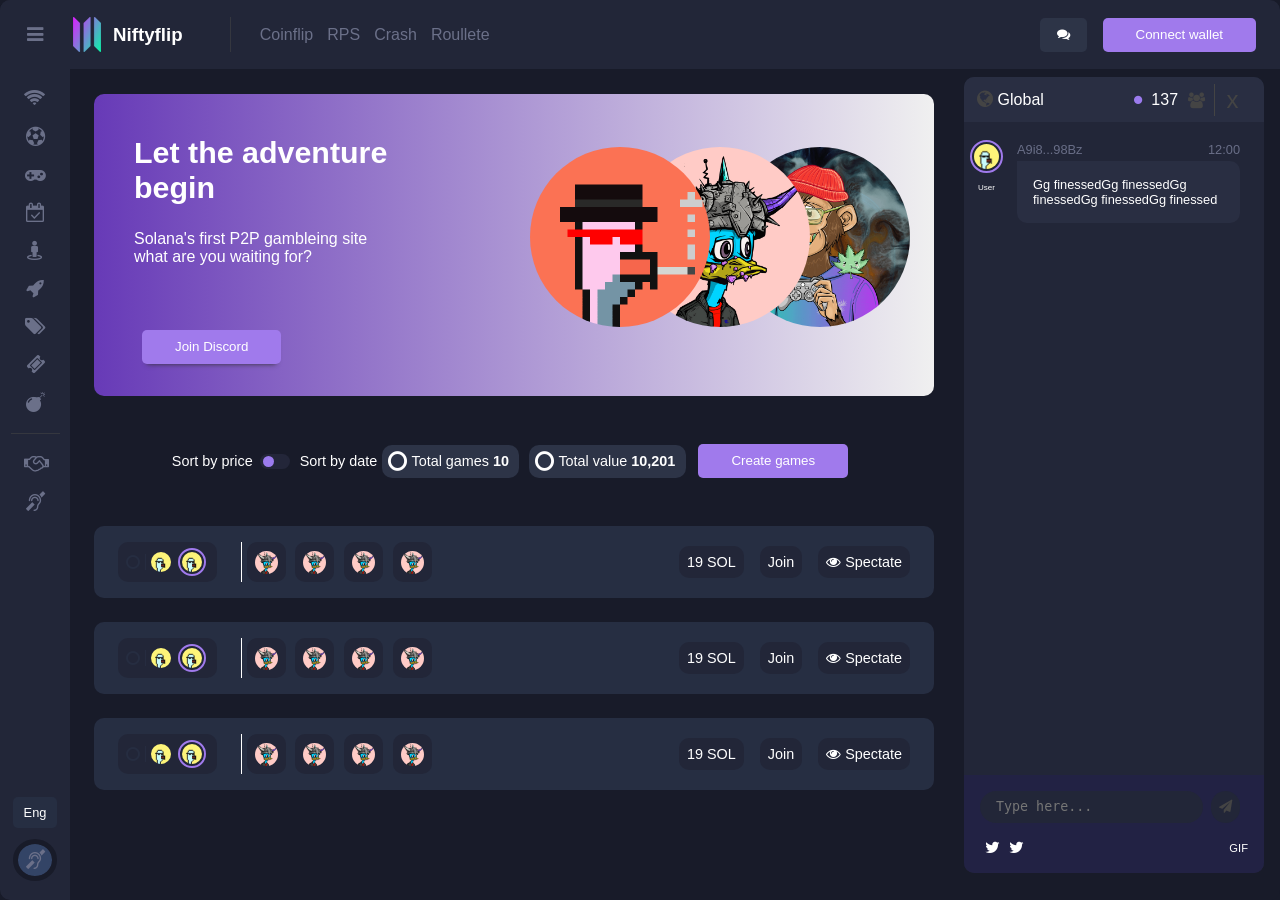
==== index.html @ 152ec1ef "vanila-update" ====
<!DOCTYPE html>
<html lang="en">
  <head>
    <meta charset="UTF-8" />
    <meta name="viewport" content="width=device-width, initial-scale=1.0" />
    <meta http-equiv="X-UA-Compatible" content="ie=edge" />
    <title>Nifltyflip</title>
    <link rel="stylesheet" href="assets/css/style.css" />
    <link
      rel="stylesheet"
      href="https://cdnjs.cloudflare.com/ajax/libs/font-awesome/4.7.0/css/font-awesome.min.css"
    />
  </head>
  <body>
    <!-- Begin: Sidebar -->
    <section class="sidebar">
      <div>
        <ul class="mt-5">
          <li><i class="fa fa-wifi"></i></li>
          <li><i class="fa fa-soccer-ball-o"></i></li>
          <li><i class="fa fa-gamepad"></i></li>
          <li><i class="fa fa-calendar-check-o"></i></li>
          <li><i class="fa fa-street-view"></i></li>
          <li><i class="fa fa-rocket"></i></li>
          <li><i class="fa fa-tags"></i></li>
          <li><i class="fa fa-ticket"></i></li>
          <li><i class="fa fa-bomb"></i></li>
        </ul>
        <div class="mt-1 border"></div>
        <ul>
          <li><i class="fa fa-handshake-o"></i></li>
          <li><i class="fa fa-hard-of-hearing"></i></li>
        </ul>
      </div>
      <ul style="padding: 0 0.8rem">
        <li class="lang-pan">
          <span>Eng</span>
        </li>
        <li class="lang-pen night-mode">
          <i class="fa fa-hard-of-hearing"></i>
        </li>
      </ul>
    </section>
    <!-- End: Sidebar -->

    <!-- Begin: Header -->
    <section class="navbar d-flex justify-content-between">
      <div class="d-flex justify-content-between align-items-center">
        <header id="btn_sidebar">
          <i class="fa fa-bars"></i>
        </header>
        <div class="logo">
          <img src="assets/img/logo.png" width="35px" />
          <h3>Niftyflip</h3>
        </div>
        <ul class="h-menu">
          <li class="mx-03">Coinflip</li>
          <li class="mx-03">RPS</li>
          <li class="mx-03">Crash</li>
          <li class="mx-03">Roullete</li>
        </ul>
        <ul class="v-menu">
          <li class="mx-03">Coinflip</li>
          <li class="mx-03">RPS</li>
          <li class="mx-03">Crash</li>
          <li class="mx-03">Roullete</li>
        </ul>
      </div>
      <div class="d-flex btn-group">
        <button class="btn btn-dark" id="open_menu">
          <i class="fa fa-bars"></i>
        </button>
        <button class="btn btn-dark" id="open_chatbox">
          <i class="fa fa-comments"></i>
        </button>
        <button class="btn btn-pink">Connect wallet</button>
      </div>
    </section>
    <!-- End: Header -->

    <!-- Begin: Main section -->
    <section class="main">
      <div class="dashboard">
        <!-- Begin: Introduction part -->
        <div class="intro">
          <div class="text">
            <h1 style="font-size: 1.9rem">Let the adventure<br />begin</h1>
            <label>
              Solana's first P2P gambleing site<br />what are you waiting for?
            </label>
            <div>
              <button class="btn btn-pink btn-shadow mt-4 mt-2 line-height-2">
                Join Discord
              </button>
            </div>
          </div>
          <div class="avatar-box">
            <span class="avatar">
              <img
                src="assets/img/avatar3.png"
                width="180px"
                class="avatar-style"
              />
            </span>
            <span class="avatar">
              <img
                src="assets/img/avatar.gif"
                width="180px"
                class="avatar-style"
              />
            </span>
            <span class="avatar">
              <img
                src="assets/img/avatar1.png"
                width="180px"
                class="avatar-style"
              />
            </span>
          </div>
        </div>
        <!-- End: Introduction part -->

        <!-- Begin: Filter and game create part -->
        <div class="filter-group my-3">
          <div class="d-flex align-items-center toggle color-white sm-12">
            <span>Sort by price</span>
            <input type="checkbox" id="switch" /><label for="switch"
              >Toggle</label
            >
            <span style="margin-left: 10px">Sort by date</span>
          </div>
          <div class="d-flex sm-9 text-right">
            <div class="d-flex align-items-center dark mx-03">
              <i class="fa fa-circle-o" style="font-size: 1.4rem"></i>
              <span class="mx-03"
                >Total games <span style="font-weight: bold">10 </span></span
              >
            </div>
            <div class="d-flex align-items-center dark mx-03">
              <i class="fa fa-circle-o" style="font-size: 1.4rem"></i>
              <span class="mx-03"
                >Total value <span style="font-weight: bold">10,201</span></span
              >
            </div>
          </div>
          <div class="sm-3">
            <button class="btn btn-pink line-height-2">Create games</button>
          </div>
        </div>
        <!-- End: Filter and game create part -->

        <!-- Begin: List part -->
        <div class="list">
          <div class="d-flex aling-items-center sm-12">
            <div class="avatar-list">
              <div class="dark-panel">
                <i
                  class="fa fa-circle-o pr-03"
                  style="border-right: 1px solid #262c40"
                ></i>
                <img
                  src="assets/img/avatarmini1.png"
                  class="mx-03"
                  style="border-radius: 50%"
                  width="20px"
                />
                <img
                  src="assets/img/avatarmini1.png"
                  class="mx-03 avatar-outline"
                  width="20px"
                />
              </div>
            </div>
            <div class="dark-panel mx-03 ml-03">
              <img
                src="assets/img/avatar.gif"
                width="23px"
                style="border-radius: 50%"
              />
            </div>
            <div class="dark-panel mx-03">
              <img
                src="assets/img/avatar.gif"
                width="23px"
                style="border-radius: 50%"
              />
            </div>
            <div class="dark-panel mx-03">
              <img
                src="assets/img/avatar.gif"
                width="23px"
                style="border-radius: 50%"
              />
            </div>
            <div class="dark-panel mx-03">
              <img
                src="assets/img/avatar.gif"
                width="23px"
                style="border-radius: 50%"
              />
            </div>
          </div>
          <div class="item-list">
            <div class="dark-panel color-white">19 SOL</div>
            <div class="dark-panel color-white">Join</div>
            <div class="dark-panel color-white">
              <i class="fa fa-eye"></i
              ><span style="margin-left: 5px">Spectate</span>
            </div>
          </div>
        </div>
        <div class="list">
          <div class="d-flex aling-items-center sm-12">
            <div class="avatar-list">
              <div class="dark-panel">
                <i
                  class="fa fa-circle-o pr-03"
                  style="border-right: 1px solid #262c40"
                ></i>
                <img
                  src="assets/img/avatarmini1.png"
                  class="mx-03"
                  style="border-radius: 50%"
                  width="20px"
                />
                <img
                  src="assets/img/avatarmini1.png"
                  class="mx-03 avatar-outline"
                  width="20px"
                />
              </div>
            </div>
            <div class="dark-panel mx-03 ml-03">
              <img
                src="assets/img/avatar.gif"
                width="23px"
                style="border-radius: 50%"
              />
            </div>
            <div class="dark-panel mx-03">
              <img
                src="assets/img/avatar.gif"
                width="23px"
                style="border-radius: 50%"
              />
            </div>
            <div class="dark-panel mx-03">
              <img
                src="assets/img/avatar.gif"
                width="23px"
                style="border-radius: 50%"
              />
            </div>
            <div class="dark-panel mx-03">
              <img
                src="assets/img/avatar.gif"
                width="23px"
                style="border-radius: 50%"
              />
            </div>
          </div>
          <div class="item-list">
            <div class="dark-panel color-white">19 SOL</div>
            <div class="dark-panel color-white">Join</div>
            <div class="dark-panel color-white">
              <i class="fa fa-eye"></i
              ><span style="margin-left: 5px">Spectate</span>
            </div>
          </div>
        </div>
        <div class="list">
          <div class="d-flex aling-items-center sm-12">
            <div class="avatar-list">
              <div class="dark-panel">
                <i
                  class="fa fa-circle-o pr-03"
                  style="border-right: 1px solid #262c40"
                ></i>
                <img
                  src="assets/img/avatarmini1.png"
                  class="mx-03"
                  style="border-radius: 50%"
                  width="20px"
                />
                <img
                  src="assets/img/avatarmini1.png"
                  class="mx-03 avatar-outline"
                  width="20px"
                />
              </div>
            </div>
            <div class="dark-panel mx-03 ml-03">
              <img
                src="assets/img/avatar.gif"
                width="23px"
                style="border-radius: 50%"
              />
            </div>
            <div class="dark-panel mx-03">
              <img
                src="assets/img/avatar.gif"
                width="23px"
                style="border-radius: 50%"
              />
            </div>
            <div class="dark-panel mx-03">
              <img
                src="assets/img/avatar.gif"
                width="23px"
                style="border-radius: 50%"
              />
            </div>
            <div class="dark-panel mx-03">
              <img
                src="assets/img/avatar.gif"
                width="23px"
                style="border-radius: 50%"
              />
            </div>
          </div>
          <div class="item-list">
            <div class="dark-panel color-white">19 SOL</div>
            <div class="dark-panel color-white">Join</div>
            <div class="dark-panel color-white">
              <i class="fa fa-eye"></i
              ><span style="margin-left: 5px">Spectate</span>
            </div>
          </div>
        </div>
        <!-- End: List part -->
      </div>
    </section>
    <!-- End: Section -->

    <!-- Begin: Chatbox section -->
    <section>
      <div class="chat-box">
        <!-- Begin: Chatbox header -->
        <div class="chat-header">
          <div class="d-flex align-items-center">
            <i class="fa fa-globe" style="color: #444444; font-size: 1.2rem"></i
            ><span class="mx-03 color-white">Global</span>
          </div>
          <div class="d-flex align-items-center justify-content-between">
            <div class="d-flex align-items-center">
              <i
                class="fa fa-circle mx-03"
                style="font-size: 0.6rem; color: #9b7bee"
              ></i
              ><span class="color-white mx-03">137</span
              ><i class="fa fa-users mx-03" style="color: #444444"></i>
            </div>
            <div class="mx-03" style="border-left: 1px solid #444444">
              <button class="btn btn-close" id="close_chatbox">
                <span>x</span>
              </button>
            </div>
          </div>
        </div>
        <!-- End: Chatbox header -->

        <!-- Begin: Chatbox list -->
        <div class="chat-list">
          <div class="message">
            <div>
              <img
                src="assets/img/avatarmini1.png"
                class="avatar-outline"
                width="25px"
              />
              <p class="text-center color-white" style="font-size: 0.5rem">
                User
              </p>
            </div>
            <div class="chat-content">
              <div class="d-flex align-items-center justify-content-between">
                <p style="margin: 0">A9i8...98Bz</p>
                <p style="margin: 0">12:00</p>
              </div>
              <div class="content">
                <p style="margin: 0">
                  Gg finessedGg finessedGg finessedGg finessedGg finessed
                </p>
              </div>
            </div>
          </div>
        </div>
        <!-- End: Chatbox list -->

        <!-- Begin: Chatbox footer -->
        <div class="chat-board">
          <div class="send-box">
            <textarea
              class="edit-text"
              cols="30"
              placeholder="Type here..."
            ></textarea>
            <button class="btn btn-send"><i class="fa fa-send"></i></button>
          </div>
          <div class="d-flex align-items-center justify-content-between">
            <div class="mt-1 color-white">
              <i class="fa fa-twitter mx-03"></i
              ><i class="fa fa-twitter mx-03"></i>
            </div>
            <span class="mt-1 gif-text">GIF</span>
          </div>
        </div>
        <!-- End: Chatbox footer -->
      </div>
    </section>
    <!-- End: section -->

    <script src="assets/js/script.js"></script>
  </body>
</html>
---- assets/css/style.css ----
html,
body {
  margin: 0;
  width: 100%;
  height: 100%;
  font-family: Verdana, Geneva, Tahoma, sans-serif;
  background-color: #181b29;
  border-radius: 10px;
  -webkit-border-radius: 10px;
  -moz-border-radius: 10px;
  -ms-border-radius: 10px;
  -o-border-radius: 10px;
}

/* Common style */
.mt-1 {
  margin-top: 1rem !important;
}

.mt-2 {
  margin-top: 2rem !important;
}

.mt-4 {
  margin-top: 4rem !important;
}

.my-1 {
  margin: 1rem 0 !important;
}

.my-3 {
  margin: 3rem 0 !important;
}

.mt-5 {
  margin-top: 5.5rem !important;
}

.mx-01 {
  margin: 0 0.1rem !important;
}

.mx-03 {
  margin: 0 0.3rem !important;
}

.ml-03 {
  margin-left: 0.3rem !important;
}

.mr-03 {
  margin-right: 0.3rem !important;
}

.pr-03 {
  padding-right: 0.3rem !important;
}

.d-flex {
  display: flex;
}

.d-flex-col {
  display: flex;
  flex-direction: column;
}

.align-items-center {
  align-items: center;
}

.justify-content-between {
  justify-content: space-between;
}

.justify-content-evenly {
  justify-content: space-evenly;
}

.justify-content-center {
  justify-content: center;
}

.text-center {
  text-align: center;
}

.border {
  width: 70%;
  margin: 0 auto;
  border-top: 1px solid #35373f;
}

ul {
  padding: 0rem 1.5rem;
  list-style-type: none;
  color: #6b7089;
}

ul li {
  margin: 1rem 0rem;
}

.color-white {
  color: white !important;
}

/* Sidebar style */
.sidebar {
  position: fixed;
  top: 0;
  left: 0;
  display: flex;
  flex-direction: column;
  justify-content: space-between;
  width: 70px;
  height: 100%;
  background-color: #222638;
  border-top-left-radius: 10px;
  border-bottom-left-radius: 10px;
  font-size: 1.2rem;
  text-align: center;
  transition: ease-in-out, 0.5s;
  -webkit-transition: ease-in-out, 0.5s;
  -moz-transition: ease-in-out, 0.5s;
  -ms-transition: ease-in-out, 0.5s;
  -o-transition: ease-in-out, 0.5s;
  z-index: 1000;
}

ul li:hover,
ul li:active {
  color: #aaaec4;
  cursor: pointer;
}

/* Navbar style */
.navbar {
  position: fixed;
  width: 100%;
  background-color: #222638;
  padding: 0.6rem 0rem;
  border-top-left-radius: 10px;
  border-top-right-radius: 10px;
  z-index: 1000;
}

.navbar header {
  position: relative;
  color: #6b7089;
  font-size: 1.2rem;
  min-width: 70px;
  text-align: center;
}

.h-menu {
  display: block;
}

.v-menu {
  position: absolute;
  top: 50px;
  right: 1rem;
  display: none;
  padding: 1rem;
  border-bottom-left-radius: 10px;
  border-bottom-right-radius: 10px;
  background-color: #222638;
  z-index: 900;
}

.v-menu li {
  display: block !important;
  padding: 1rem;
}
#open_menu {
  display: none;
}

.mobile-menu li ul {
  display: block;
}

.logo {
  display: flex;
  align-items: center;
  color: white;
  width: 160px;
  border-right: 1px solid #35373f;
}

.logo h3 {
  margin: 0 0.5rem;
}

.navbar ul li {
  display: inline;
}

.btn-group {
  padding: 0.5rem 1rem;
}

.btn {
  cursor: pointer;
  line-height: 2rem;
  color: white;
  padding: 0 2rem;
  margin: 0 0.5rem;
  border: 1px solid transparent;
  border-radius: 5px;
  -webkit-border-radius: 5px;
  -moz-border-radius: 5px;
  -ms-border-radius: 5px;
  -o-border-radius: 5px;
}

.btn-pink {
  background: #a07aec;
}

.btn-close {
  background-color: transparent;
  border: none;
  color: #444444;
  font-size: 1.5rem;
  padding: 0 0 0 0.2rem;
}

.btn-close:hover {
  color: #969494;
}

.btn-pink:hover {
  background: #8550f0;
  transition: ease-in-out 0.3s;
  -webkit-transition: ease-in-out 0.3s;
  -moz-transition: ease-in-out 0.3s;
  -ms-transition: ease-in-out 0.3s;
  -o-transition: ease-in-out 0.3s;
}

.btn-dark {
  background: #2d3447;
  padding: 0 1rem;
}

.btn-dark:hover {
  background: #676c79;
}

.btn-shadow {
  box-shadow: 0 5px 5px -5px #333;
}

/* main section style */
.main {
  position: absolute;
  top: 70px;
  left: 70px;
  padding: 1.5rem;
  width: calc(100% - 440px);
}

.dashboard {
  position: relative;
  padding: 0 10rem;
}

.filter-group {
  display: flex;
  align-items: center;
  justify-content: center;
  font-size: 0.9rem;
}

.chat-box {
  position: fixed;
  display: flex;
  flex-direction: column;
  justify-content: space-between;
  right: 1rem;
  width: 300px;
  height: calc(100vh - 6.5rem);
  background-color: #222638;
  margin-top: 4.8rem;
  border-radius: 10px;
  -webkit-border-radius: 10px;
  -moz-border-radius: 10px;
  -ms-border-radius: 10px;
  -o-border-radius: 10px;
  z-index: 1000;
  transition: ease-in-out, 0.5s;
  -webkit-transition: ease-in-out, 0.5s;
  -moz-transition: ease-in-out, 0.5s;
  -ms-transition: ease-in-out, 0.5s;
  -o-transition: ease-in-out, 0.5s;
}

.intro {
  display: flex;
  justify-content: space-between;
  background: linear-gradient(to right, #673ab7, #f0f0f0);
  border-radius: 10px;
  padding: 0 1.5rem 1rem 1.5rem;
  margin: 0 auto;
  -webkit-border-radius: 10px;
  -moz-border-radius: 10px;
  -ms-border-radius: 10px;
  -o-border-radius: 10px;
}

.text {
  display: flex;
  flex-direction: column;
  justify-content: space-between;
  width: 50%;
  font-size: 1rem;
  color: white;
  padding: 1rem;
}

.avatar-box {
  display: inline-flex;
  flex-direction: row-reverse;
  width: 50%;
  align-items: center;
}

.avatar {
  position: relative;
  border-radius: 50%;
  overflow: hidden;
  width: 180px;
  -webkit-border-radius: 50%;
  -moz-border-radius: 50%;
  -ms-border-radius: 50%;
  -o-border-radius: 50%;
}

.avatar-outline {
  border-radius: 50%;
  outline: 2px solid #a07aec;
  border: 2px solid #222638;
  -webkit-border-radius: 50%;
  -moz-border-radius: 50%;
  -ms-border-radius: 50%;
  -o-border-radius: 50%;
}

.avatar:not(:last-child) {
  margin-left: -80px;
}

.avatar img {
  width: 100%;
  display: block;
}

.dark {
  background: #2d3447;
  padding: 0.35rem;
  border-radius: 10px;
  color: white;
}

input[type="checkbox"] {
  height: 0;
  width: 0;
  visibility: hidden;
}

.toggle label {
  cursor: pointer;
  text-indent: -9999px;
  width: 30px;
  height: 15px;
  background: #232639;
  display: block;
  border-radius: 100px;
  position: relative;
}

.toggle label:after {
  content: "";
  position: absolute;
  top: 2px;
  left: 3px;
  width: 11px;
  height: 11px;
  background: #9b7bee;
  border-radius: 90px;
  transition: 0.3s;
}

input:checked + label:after {
  left: calc(100% - 2px);
  transform: translateX(-100%);
}

label:active:after {
  width: 11px;
}

header:hover {
  cursor: pointer;
  color: #aaaec4;
}

.list {
  display: flex;
  align-items: center;
  justify-content: space-between;
  padding: 1rem;
  background-color: #262e42;
  margin: 1.5rem 0;
  border-radius: 10px;
  -webkit-border-radius: 10px;
  -moz-border-radius: 10px;
  -ms-border-radius: 10px;
  -o-border-radius: 10px;
}

.avatar-list {
  display: flex;
  padding-right: 1rem;
  border-right: 1px solid white;
}

.item-list {
  display: flex;
  color: white;
  font-size: 0.9rem;
}

.dark-panel {
  display: flex;
  align-items: center;
  background-color: #222638;
  padding: 0.5rem;
  margin: 0 0.5rem;
  border-radius: 10px;
  color: #262d41;
  -webkit-border-radius: 10px;
  -moz-border-radius: 10px;
  -ms-border-radius: 10px;
  -o-border-radius: 10px;
}

.chat-header {
  display: flex;
  align-items: center;
  justify-content: space-between;
  background-color: #292e42;
  padding: 0.8rem;
  height: 20px;
  border-top-left-radius: 10px;
  border-top-right-radius: 10px;
}

.chat-list {
  height: calc(100% - 100px);
  padding: 1rem 0.5rem;
  overflow-y: auto;
}

.message {
  display: flex;

  padding: 0.2rem 0;
}

.chat-logo {
  font-size: 1.2rem;
}

.chat-board {
  background-color: #222244;
  padding: 1rem;
  border-bottom-left-radius: 10px;
  border-bottom-right-radius: 10px;
}

.chat-content {
  padding: 0 1rem;
  width: 100%;
  color: #696e87;
  font-size: 0.8rem;
}

.content {
  padding: 1rem;
  background-color: #292e42;
  color: white;
  margin-top: 0.3rem;
  border-top-right-radius: 10px;
  border-bottom-left-radius: 10px;
  border-bottom-right-radius: 10px;
}

.send-box {
  display: flex;
  align-items: flex-end;
  justify-content: space-between;
}

.edit-text {
  background-color: #222638;
  height: 16px;
  overflow-y: hidden;
  border-radius: 20px;
  border: none;
  padding: 0.5rem 1rem;
  color: white;
  border: none;
  outline: none;
  resize: none;
  -webkit-border-radius: 20px;
  -moz-border-radius: 20px;
  -ms-border-radius: 20px;
  -o-border-radius: 20px;
}

.gif-text {
  color: white;
  font-size: 0.7rem;
}

.gif-text:hover {
  font-weight: bold;
  cursor: pointer;
}

.btn-send {
  padding: 0 0.5rem;
  background-color: #222638;
  border: none;
  color: #444444;
  border-radius: 20px;
  -webkit-border-radius: 20px;
  -moz-border-radius: 20px;
  -ms-border-radius: 20px;
  -o-border-radius: 20px;
}

.btn-send:hover {
  color: #949292;
}

.lang-pan {
  background-color: #262e42;
  color: white;
  padding: 0.5rem;
  font-size: 0.8rem;
  border-radius: 5px;
  -webkit-border-radius: 5px;
  -moz-border-radius: 5px;
  -ms-border-radius: 5px;
  -o-border-radius: 5px;
}

.night-mode {
  background-color: #334466;
  padding: 0.3rem;
  margin: 0.3rem 0.3rem;
  outline: 5px solid #181b29;
  border-radius: 50%;
  -webkit-border-radius: 50%;
  -moz-border-radius: 50%;
  -ms-border-radius: 50%;
  -o-border-radius: 50%;
}

.arrow {
  position: absolute;
  display: none;
  top: 50%;
  right: 0;
  padding: 1rem 0.5rem;
  border-top-left-radius: 10px;
  border-bottom-left-radius: 10px;
  background-color: #262e42;
  color: white;
  z-index: 900;
  border: 1px solid rgb(116, 113, 113);
  border-right: none;
  transition: ease-in-out, 0.5s;
  -webkit-transition: ease-in-out, 0.5s;
  -moz-transition: ease-in-out, 0.5s;
  -ms-transition: ease-in-out, 0.5s;
  -o-transition: ease-in-out, 0.5s;
}

.arrow:hover {
  padding: 1rem 1rem;
  transition: ease-in-out 0.3s;
  -webkit-transition: ease-in-out 0.3s;
  -moz-transition: ease-in-out 0.3s;
  -ms-transition: ease-in-out 0.3s;
  -o-transition: ease-in-out 0.3s;
}

/* Responsive style */
@media (max-width: 1496px) {
  .dashboard {
    padding: 0;
  }
}

@media (max-width: 1260px) {
  .chat-box {
    right: -26rem;
    transition: ease-in-out, 0.5s;
    -webkit-transition: ease-in-out, 0.5s;
    -moz-transition: ease-in-out, 0.5s;
    -ms-transition: ease-in-out, 0.5s;
    -o-transition: ease-in-out, 0.5s;
  }

  .main {
    width: calc(100% - 118px);
  }

  .arrow {
    display: block;
  }
}

@media (max-width: 879px) {
  .text h1 {
    font-size: 1.3rem !important;
  }

  .text label {
    font-size: 0.8rem !important;
  }

  #open_menu {
    display: block;
  }

  .h-menu {
    display: none;
  }

  .filter-group {
    display: flex;
    flex-wrap: wrap;
  }

  .sm-3 {
    width: 34%;
    margin-bottom: 1rem;
  }

  .sm-6 {
    width: 50%;
    margin-bottom: 1rem;
  }

  .sm-9 {
    width: 66%;
    margin-bottom: 1rem;
  }

  .text-right {
    text-align: right;
  }

  .sm-12 {
    width: 100%;
    margin-bottom: 1rem;
  }

  .btn {
    padding: 0 0.5rem;
  }

  .filter-group {
    font-size: 0.7rem;
  }
}

@media (max-width: 739px) {
  .list {
    flex-wrap: wrap;
  }
}

@media (max-width: 576px) {
  .sidebar {
    display: none;
  }

  .main {
    width: calc(100% - 48px);
    left: 0;
  }
}

@media (max-width: 495px) {
  .logo img {
    width: 30px;
  }

  .logo h3 {
    font-size: 1rem;
  }

  .btn-group {
    padding: 0.5rem 0.2rem;
  }
}

@media (max-width: 414px) {
  .logo img {
    width: 20px;
  }

  .logo h3 {
    font-size: 0.8rem;
  }

  .btn {
    line-height: 1rem;
  }

  .btn-group {
    padding: 0.3rem 0.2rem;
  }

  .navbar header {
    max-width: 50px;
  }

  .line-height-2 {
    line-height: 2rem;
  }

  .intro {
    padding: 0 1rem 0 0;
  }

  .mt-4 {
    margin-top: 2rem !important;
  }

  .chat-box {
    width: 92%;
  }
}
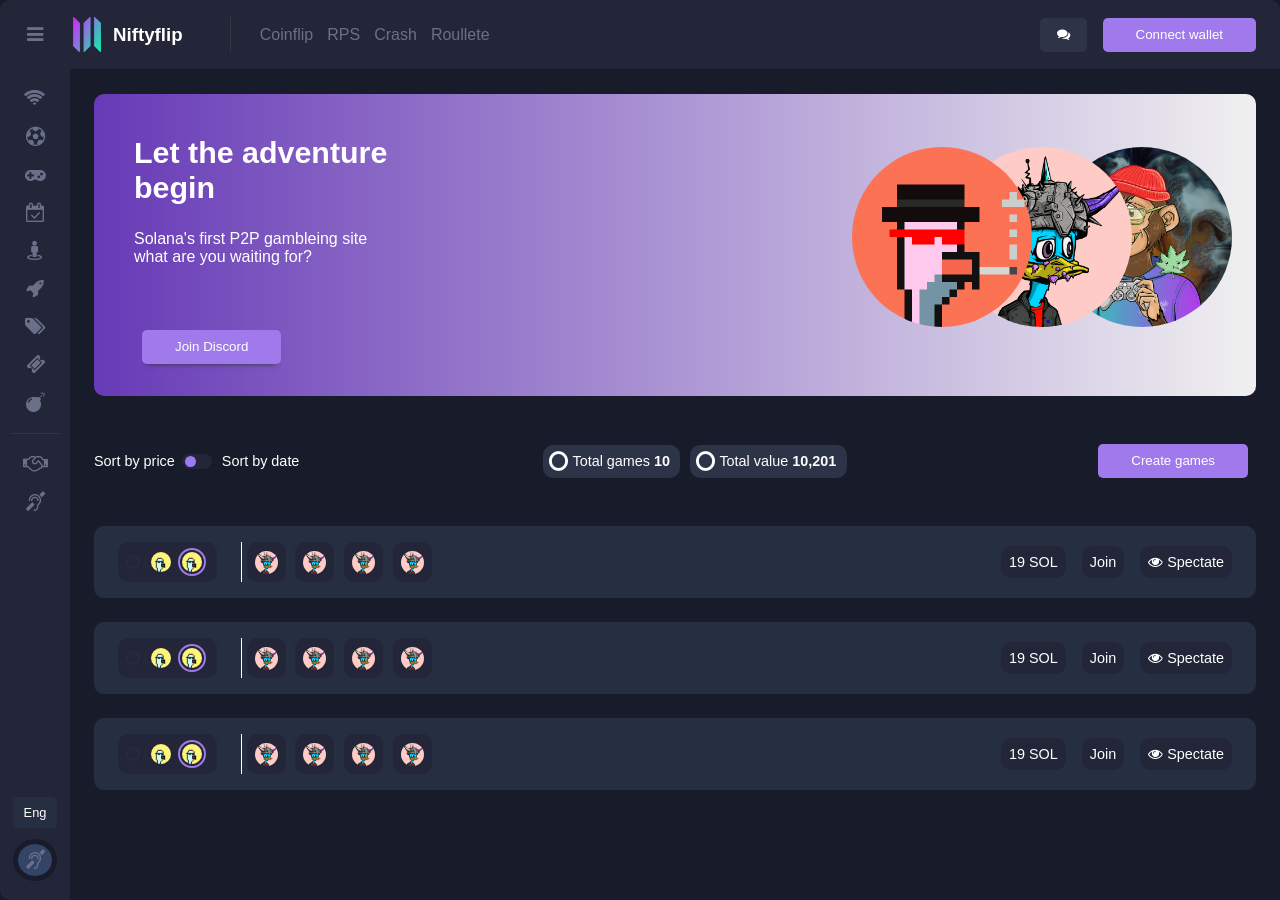
==== commit af437c44: "vanila-update" ====
--- a/index.html
+++ b/index.html
@@ -32,7 +32,7 @@
           <li><i class="fa fa-hard-of-hearing"></i></li>
         </ul>
       </div>
-      <ul style="padding: 0 0.8rem">
+      <ul>
         <li class="lang-pan">
           <span>Eng</span>
         </li>
@@ -73,7 +73,7 @@
         <button class="btn btn-dark" id="open_chatbox">
           <i class="fa fa-comments"></i>
         </button>
-        <button class="btn btn-pink">Connect wallet</button>
+        <button class="btn btn-pink">Connect&nbsp;wallet</button>
       </div>
     </section>
     <!-- End: Header -->
@@ -201,7 +201,7 @@
             </div>
           </div>
           <div class="item-list">
-            <div class="dark-panel color-white">19 SOL</div>
+            <div class="dark-panel color-white">19&nbsp;SOL</div>
             <div class="dark-panel color-white">Join</div>
             <div class="dark-panel color-white">
               <i class="fa fa-eye"></i
@@ -260,7 +260,7 @@
             </div>
           </div>
           <div class="item-list">
-            <div class="dark-panel color-white">19 SOL</div>
+            <div class="dark-panel color-white">19&nbsp;SOL</div>
             <div class="dark-panel color-white">Join</div>
             <div class="dark-panel color-white">
               <i class="fa fa-eye"></i
@@ -319,7 +319,7 @@
             </div>
           </div>
           <div class="item-list">
-            <div class="dark-panel color-white">19 SOL</div>
+            <div class="dark-panel color-white">19&nbsp;SOL</div>
             <div class="dark-panel color-white">Join</div>
             <div class="dark-panel color-white">
               <i class="fa fa-eye"></i
--- a/assets/css/style.css
+++ b/assets/css/style.css
@@ -135,6 +135,10 @@
   cursor: pointer;
 }
 
+.sidebar ul {
+  padding: 0 0.8rem;
+}
+
 /* Navbar style */
 .navbar {
   position: fixed;
@@ -271,7 +275,7 @@
 .filter-group {
   display: flex;
   align-items: center;
-  justify-content: center;
+  justify-content: space-between;
   font-size: 0.9rem;
 }
 
@@ -280,11 +284,11 @@
   display: flex;
   flex-direction: column;
   justify-content: space-between;
-  right: 1rem;
+  right: 0rem;
   width: 300px;
   height: calc(100vh - 6.5rem);
   background-color: #222638;
-  margin-top: 4.8rem;
+  margin-top: 5.8rem;
   border-radius: 10px;
   -webkit-border-radius: 10px;
   -moz-border-radius: 10px;
@@ -602,13 +606,13 @@
 }
 
 /* Responsive style */
-@media (max-width: 1496px) {
+@media (max-width: 1512px) {
   .dashboard {
     padding: 0;
   }
 }
 
-@media (max-width: 1260px) {
+@media (max-width: 1366px) {
   .chat-box {
     right: -26rem;
     transition: ease-in-out, 0.5s;
@@ -627,7 +631,7 @@
   }
 }
 
-@media (max-width: 879px) {
+@media (max-width: 1024px) {
   .text h1 {
     font-size: 1.3rem !important;
   }
@@ -651,17 +655,14 @@
 
   .sm-3 {
     width: 34%;
-    margin-bottom: 1rem;
   }
 
   .sm-6 {
     width: 50%;
-    margin-bottom: 1rem;
   }
 
   .sm-9 {
     width: 66%;
-    margin-bottom: 1rem;
   }
 
   .text-right {
@@ -682,13 +683,13 @@
   }
 }
 
-@media (max-width: 739px) {
+@media (max-width: 840px) {
   .list {
     flex-wrap: wrap;
   }
 }
 
-@media (max-width: 576px) {
+@media (max-width: 680px) {
   .sidebar {
     display: none;
   }
@@ -699,21 +700,7 @@
   }
 }
 
-@media (max-width: 495px) {
-  .logo img {
-    width: 30px;
-  }
-
-  .logo h3 {
-    font-size: 1rem;
-  }
-
-  .btn-group {
-    padding: 0.5rem 0.2rem;
-  }
-}
-
-@media (max-width: 414px) {
+@media (max-width: 460px) {
   .logo img {
     width: 20px;
   }
@@ -722,10 +709,6 @@
     font-size: 0.8rem;
   }
 
-  .btn {
-    line-height: 1rem;
-  }
-
   .btn-group {
     padding: 0.3rem 0.2rem;
   }
@@ -747,6 +730,42 @@
   }
 
   .chat-box {
-    width: 92%;
-  }
-}
+    width: 100%;
+    right: -30rem;
+  }
+
+  .main {
+    width: calc(100% - 48px);
+  }
+
+  .send-box .btn {
+    line-height: 2rem;
+  }
+
+  .navbar header {
+    min-width: 35px;
+  }
+
+  .sidebar {
+    width: 35px;
+    font-size: 0.8rem;
+  }
+
+  ul {
+    padding: 0 0.3rem;
+  }
+
+  .sidebar ul {
+    padding: 0.3rem;
+  }
+
+  .lang-pan {
+    font-size: 0.5rem;
+    padding: 0.5rem 0;
+  }
+
+  .night-mode {
+    padding: 0.1rem;
+    margin: 0.2rem 0.2rem;
+  }
+}
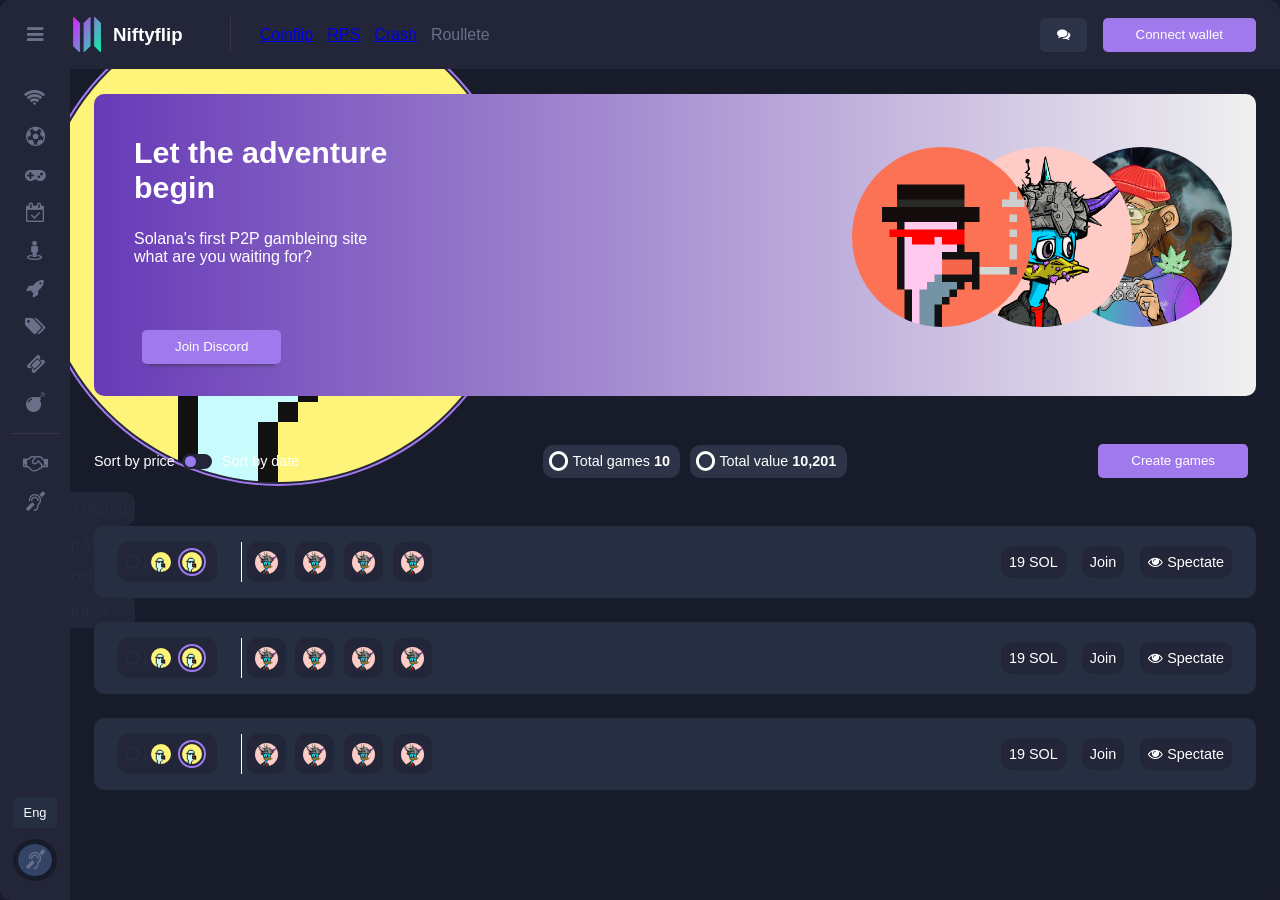
==== commit be868014: "vanila-update" ====
--- a/index.html
+++ b/index.html
@@ -54,9 +54,9 @@
           <h3>Niftyflip</h3>
         </div>
         <ul class="h-menu">
-          <li class="mx-03">Coinflip</li>
-          <li class="mx-03">RPS</li>
-          <li class="mx-03">Crash</li>
+          <li class="mx-03"><a href="withdraw.html">Coinflip</a></li>
+          <li class="mx-03"><a href="deposit.html">RPS</a></li>
+          <li class="mx-03"><a href="index.html">Crash</a></li>
           <li class="mx-03">Roullete</li>
         </ul>
         <ul class="v-menu">
@@ -205,7 +205,7 @@
             <div class="dark-panel color-white">Join</div>
             <div class="dark-panel color-white">
               <i class="fa fa-eye"></i
-              ><span style="margin-left: 5px">Spectate</span>
+              ><span style="margin-left: 5px" id="view_modal">Spectate</span>
             </div>
           </div>
         </div>
@@ -331,6 +331,36 @@
       </div>
     </section>
     <!-- End: Section -->
+
+    <!-- Begin: Modal -->
+    <div class="modal-container">
+      <div class="modal">
+        <div class="modal-header">
+          <span class="btn btn-close modal-close" id="close_modal">x</span>
+          <img class="avatar-outline" src="assets/img/avatarmini1.png" />
+        </div>
+        <div class="modal-body">
+          <div class="d-flex align-items-center justify-content-between">
+            <div class="chat-item">
+              <div class="dark-panel justify-content-center">
+                <span>Coinflip&nbsp;created</span>
+              </div>
+              <div class="dark-panel justify-content-center">
+                <span>Coinflip&nbsp;Won</span>
+              </div>
+              <div class="dark-panel justify-content-center">
+                <span>Deposts</span>
+              </div>
+              <div class="dark-panel justify-content-center">
+                <span>Withdraws</span>
+              </div>
+            </div>
+            <div class="chart-panel" id="chart_panel"></div>
+          </div>
+        </div>
+      </div>
+    </div>
+    <!-- End: Modal -->
 
     <!-- Begin: Chatbox section -->
     <section>
@@ -410,6 +440,7 @@
     </section>
     <!-- End: section -->
 
+    <script src="https://cdn.anychart.com/releases/8.10.0/js/anychart-base.min.js"></script>
     <script src="assets/js/script.js"></script>
   </body>
 </html>
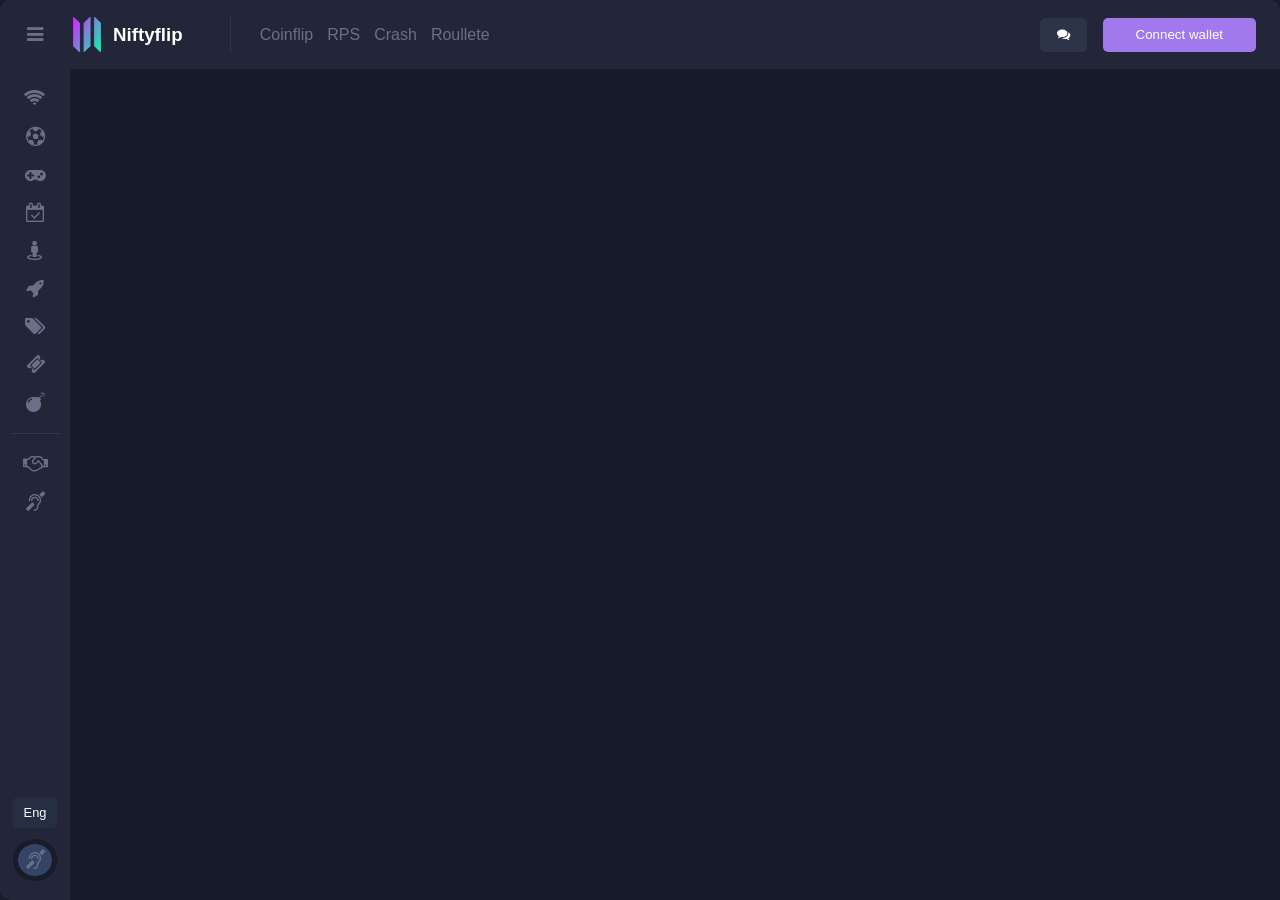
==== commit fd7b2dac: "vanila-update" ====
--- a/index.html
+++ b/index.html
@@ -6,6 +6,7 @@
     <meta http-equiv="X-UA-Compatible" content="ie=edge" />
     <title>Nifltyflip</title>
     <link rel="stylesheet" href="assets/css/style.css" />
+    <link rel="stylesheet" href="assets/css/withdraw.css" />
     <link
       rel="stylesheet"
       href="https://cdnjs.cloudflare.com/ajax/libs/font-awesome/4.7.0/css/font-awesome.min.css"
@@ -54,10 +55,10 @@
           <h3>Niftyflip</h3>
         </div>
         <ul class="h-menu">
-          <li class="mx-03"><a href="withdraw.html">Coinflip</a></li>
-          <li class="mx-03"><a href="deposit.html">RPS</a></li>
-          <li class="mx-03"><a href="index.html">Crash</a></li>
-          <li class="mx-03">Roullete</li>
+          <li class="mx-03" class="route"><a href="#withdraw" id = "withdraw">Coinflip</a></li>
+          <li class="mx-03" class="route"><a href="#deposit" id = "deposit">RPS</a></li>
+          <li class="mx-03" class="route">Crash</a></li>
+          <li class="mx-03" class="route">Roullete</li>
         </ul>
         <ul class="v-menu">
           <li class="mx-03">Coinflip</li>
@@ -79,368 +80,36 @@
     <!-- End: Header -->
 
     <!-- Begin: Main section -->
-    <section class="main">
-      <div class="dashboard">
-        <!-- Begin: Introduction part -->
-        <div class="intro">
-          <div class="text">
-            <h1 style="font-size: 1.9rem">Let the adventure<br />begin</h1>
-            <label>
-              Solana's first P2P gambleing site<br />what are you waiting for?
-            </label>
-            <div>
-              <button class="btn btn-pink btn-shadow mt-4 mt-2 line-height-2">
-                Join Discord
-              </button>
-            </div>
-          </div>
-          <div class="avatar-box">
-            <span class="avatar">
-              <img
-                src="assets/img/avatar3.png"
-                width="180px"
-                class="avatar-style"
-              />
-            </span>
-            <span class="avatar">
-              <img
-                src="assets/img/avatar.gif"
-                width="180px"
-                class="avatar-style"
-              />
-            </span>
-            <span class="avatar">
-              <img
-                src="assets/img/avatar1.png"
-                width="180px"
-                class="avatar-style"
-              />
-            </span>
-          </div>
-        </div>
-        <!-- End: Introduction part -->
+    <div id="root"></div>
+    <script type="module">
+      function onRouteChanged() {
+        const hash = window.location.hash;
+        const routerView = $("#router-view"); // updated
 
-        <!-- Begin: Filter and game create part -->
-        <div class="filter-group my-3">
-          <div class="d-flex align-items-center toggle color-white sm-12">
-            <span>Sort by price</span>
-            <input type="checkbox" id="switch" /><label for="switch"
-              >Toggle</label
-            >
-            <span style="margin-left: 10px">Sort by date</span>
-          </div>
-          <div class="d-flex sm-9 text-right">
-            <div class="d-flex align-items-center dark mx-03">
-              <i class="fa fa-circle-o" style="font-size: 1.4rem"></i>
-              <span class="mx-03"
-                >Total games <span style="font-weight: bold">10 </span></span
-              >
-            </div>
-            <div class="d-flex align-items-center dark mx-03">
-              <i class="fa fa-circle-o" style="font-size: 1.4rem"></i>
-              <span class="mx-03"
-                >Total value <span style="font-weight: bold">10,201</span></span
-              >
-            </div>
-          </div>
-          <div class="sm-3">
-            <button class="btn btn-pink line-height-2">Create games</button>
-          </div>
-        </div>
-        <!-- End: Filter and game create part -->
+        if (!(routerView instanceof HTMLElement)) {
+          throw new ReferenceError("No router view element available for rendering");
+        }
 
-        <!-- Begin: List part -->
-        <div class="list">
-          <div class="d-flex aling-items-center sm-12">
-            <div class="avatar-list">
-              <div class="dark-panel">
-                <i
-                  class="fa fa-circle-o pr-03"
-                  style="border-right: 1px solid #262c40"
-                ></i>
-                <img
-                  src="assets/img/avatarmini1.png"
-                  class="mx-03"
-                  style="border-radius: 50%"
-                  width="20px"
-                />
-                <img
-                  src="assets/img/avatarmini1.png"
-                  class="mx-03 avatar-outline"
-                  width="20px"
-                />
-              </div>
-            </div>
-            <div class="dark-panel mx-03 ml-03">
-              <img
-                src="assets/img/avatar.gif"
-                width="23px"
-                style="border-radius: 50%"
-              />
-            </div>
-            <div class="dark-panel mx-03">
-              <img
-                src="assets/img/avatar.gif"
-                width="23px"
-                style="border-radius: 50%"
-              />
-            </div>
-            <div class="dark-panel mx-03">
-              <img
-                src="assets/img/avatar.gif"
-                width="23px"
-                style="border-radius: 50%"
-              />
-            </div>
-            <div class="dark-panel mx-03">
-              <img
-                src="assets/img/avatar.gif"
-                width="23px"
-                style="border-radius: 50%"
-              />
-            </div>
-          </div>
-          <div class="item-list">
-            <div class="dark-panel color-white">19&nbsp;SOL</div>
-            <div class="dark-panel color-white">Join</div>
-            <div class="dark-panel color-white">
-              <i class="fa fa-eye"></i
-              ><span style="margin-left: 5px" id="view_modal">Spectate</span>
-            </div>
-          </div>
-        </div>
-        <div class="list">
-          <div class="d-flex aling-items-center sm-12">
-            <div class="avatar-list">
-              <div class="dark-panel">
-                <i
-                  class="fa fa-circle-o pr-03"
-                  style="border-right: 1px solid #262c40"
-                ></i>
-                <img
-                  src="assets/img/avatarmini1.png"
-                  class="mx-03"
-                  style="border-radius: 50%"
-                  width="20px"
-                />
-                <img
-                  src="assets/img/avatarmini1.png"
-                  class="mx-03 avatar-outline"
-                  width="20px"
-                />
-              </div>
-            </div>
-            <div class="dark-panel mx-03 ml-03">
-              <img
-                src="assets/img/avatar.gif"
-                width="23px"
-                style="border-radius: 50%"
-              />
-            </div>
-            <div class="dark-panel mx-03">
-              <img
-                src="assets/img/avatar.gif"
-                width="23px"
-                style="border-radius: 50%"
-              />
-            </div>
-            <div class="dark-panel mx-03">
-              <img
-                src="assets/img/avatar.gif"
-                width="23px"
-                style="border-radius: 50%"
-              />
-            </div>
-            <div class="dark-panel mx-03">
-              <img
-                src="assets/img/avatar.gif"
-                width="23px"
-                style="border-radius: 50%"
-              />
-            </div>
-          </div>
-          <div class="item-list">
-            <div class="dark-panel color-white">19&nbsp;SOL</div>
-            <div class="dark-panel color-white">Join</div>
-            <div class="dark-panel color-white">
-              <i class="fa fa-eye"></i
-              ><span style="margin-left: 5px">Spectate</span>
-            </div>
-          </div>
-        </div>
-        <div class="list">
-          <div class="d-flex aling-items-center sm-12">
-            <div class="avatar-list">
-              <div class="dark-panel">
-                <i
-                  class="fa fa-circle-o pr-03"
-                  style="border-right: 1px solid #262c40"
-                ></i>
-                <img
-                  src="assets/img/avatarmini1.png"
-                  class="mx-03"
-                  style="border-radius: 50%"
-                  width="20px"
-                />
-                <img
-                  src="assets/img/avatarmini1.png"
-                  class="mx-03 avatar-outline"
-                  width="20px"
-                />
-              </div>
-            </div>
-            <div class="dark-panel mx-03 ml-03">
-              <img
-                src="assets/img/avatar.gif"
-                width="23px"
-                style="border-radius: 50%"
-              />
-            </div>
-            <div class="dark-panel mx-03">
-              <img
-                src="assets/img/avatar.gif"
-                width="23px"
-                style="border-radius: 50%"
-              />
-            </div>
-            <div class="dark-panel mx-03">
-              <img
-                src="assets/img/avatar.gif"
-                width="23px"
-                style="border-radius: 50%"
-              />
-            </div>
-            <div class="dark-panel mx-03">
-              <img
-                src="assets/img/avatar.gif"
-                width="23px"
-                style="border-radius: 50%"
-              />
-            </div>
-          </div>
-          <div class="item-list">
-            <div class="dark-panel color-white">19&nbsp;SOL</div>
-            <div class="dark-panel color-white">Join</div>
-            <div class="dark-panel color-white">
-              <i class="fa fa-eye"></i
-              ><span style="margin-left: 5px">Spectate</span>
-            </div>
-          </div>
-        </div>
-        <!-- End: List part -->
-      </div>
-    </section>
-    <!-- End: Section -->
+        switch (hash) {
+          case "#withdraw":
+            //routerView.innerHTML = "<h1>Home page</h1>";
+            routerView.load('views/home.html'); // updated
+            break;
 
-    <!-- Begin: Modal -->
-    <div class="modal-container">
-      <div class="modal">
-        <div class="modal-header">
-          <span class="btn btn-close modal-close" id="close_modal">x</span>
-          <img class="avatar-outline" src="assets/img/avatarmini1.png" />
-        </div>
-        <div class="modal-body">
-          <div class="d-flex align-items-center justify-content-between">
-            <div class="chat-item">
-              <div class="dark-panel justify-content-center">
-                <span>Coinflip&nbsp;created</span>
-              </div>
-              <div class="dark-panel justify-content-center">
-                <span>Coinflip&nbsp;Won</span>
-              </div>
-              <div class="dark-panel justify-content-center">
-                <span>Deposts</span>
-              </div>
-              <div class="dark-panel justify-content-center">
-                <span>Withdraws</span>
-              </div>
-            </div>
-            <div class="chart-panel" id="chart_panel"></div>
-          </div>
-        </div>
-      </div>
-    </div>
-    <!-- End: Modal -->
+          case "#deposit":
+            //routerView.innerHTML = "<h1>About page</h1>";
+            routerView.load('views/about.html'); // updated
+            break;
 
-    <!-- Begin: Chatbox section -->
-    <section>
-      <div class="chat-box">
-        <!-- Begin: Chatbox header -->
-        <div class="chat-header">
-          <div class="d-flex align-items-center">
-            <i class="fa fa-globe" style="color: #444444; font-size: 1.2rem"></i
-            ><span class="mx-03 color-white">Global</span>
-          </div>
-          <div class="d-flex align-items-center justify-content-between">
-            <div class="d-flex align-items-center">
-              <i
-                class="fa fa-circle mx-03"
-                style="font-size: 0.6rem; color: #9b7bee"
-              ></i
-              ><span class="color-white mx-03">137</span
-              ><i class="fa fa-users mx-03" style="color: #444444"></i>
-            </div>
-            <div class="mx-03" style="border-left: 1px solid #444444">
-              <button class="btn btn-close" id="close_chatbox">
-                <span>x</span>
-              </button>
-            </div>
-          </div>
-        </div>
-        <!-- End: Chatbox header -->
-
-        <!-- Begin: Chatbox list -->
-        <div class="chat-list">
-          <div class="message">
-            <div>
-              <img
-                src="assets/img/avatarmini1.png"
-                class="avatar-outline"
-                width="25px"
-              />
-              <p class="text-center color-white" style="font-size: 0.5rem">
-                User
-              </p>
-            </div>
-            <div class="chat-content">
-              <div class="d-flex align-items-center justify-content-between">
-                <p style="margin: 0">A9i8...98Bz</p>
-                <p style="margin: 0">12:00</p>
-              </div>
-              <div class="content">
-                <p style="margin: 0">
-                  Gg finessedGg finessedGg finessedGg finessedGg finessed
-                </p>
-              </div>
-            </div>
-          </div>
-        </div>
-        <!-- End: Chatbox list -->
-
-        <!-- Begin: Chatbox footer -->
-        <div class="chat-board">
-          <div class="send-box">
-            <textarea
-              class="edit-text"
-              cols="30"
-              placeholder="Type here..."
-            ></textarea>
-            <button class="btn btn-send"><i class="fa fa-send"></i></button>
-          </div>
-          <div class="d-flex align-items-center justify-content-between">
-            <div class="mt-1 color-white">
-              <i class="fa fa-twitter mx-03"></i
-              ><i class="fa fa-twitter mx-03"></i>
-            </div>
-            <span class="mt-1 gif-text">GIF</span>
-          </div>
-        </div>
-        <!-- End: Chatbox footer -->
-      </div>
-    </section>
-    <!-- End: section -->
-
+          default:
+            //routerView.innerHTML = "<h1>404 - Page Not Found</h1>";
+            routerView.load('views/404.html'); // updated
+            break;
+        }
+      }
+    </script>
     <script src="https://cdn.anychart.com/releases/8.10.0/js/anychart-base.min.js"></script>
-    <script src="assets/js/script.js"></script>
+    <!-- <script src="assets/js/script.js"></script> -->
+    <!-- <script src="assets/js/withdraw.js"></script> -->
   </body>
 </html>
--- a/assets/css/withdraw.css
+++ b/assets/css/withdraw.css
@@ -0,0 +1,918 @@
+html,
+body {
+  margin: 0;
+  width: 100%;
+  height: 100%;
+  font-family: Verdana, Geneva, Tahoma, sans-serif;
+  background-color: #181b29;
+  border-radius: 10px;
+  -webkit-border-radius: 10px;
+  -moz-border-radius: 10px;
+  -ms-border-radius: 10px;
+  -o-border-radius: 10px;
+}
+
+/* Common style */
+.mt-1 {
+  margin-top: 1rem !important;
+}
+
+.mt-2 {
+  margin-top: 2rem !important;
+}
+
+.mt-4 {
+  margin-top: 4rem !important;
+}
+
+.my-1 {
+  margin: 1rem 0 !important;
+}
+
+.my-3 {
+  margin: 3rem 0 !important;
+}
+
+.mt-5 {
+  margin-top: 5.5rem !important;
+}
+
+.mx-01 {
+  margin: 0 0.1rem !important;
+}
+
+.mx-03 {
+  margin: 0 0.3rem !important;
+}
+
+.ml-03 {
+  margin-left: 0.3rem !important;
+}
+
+.mr-03 {
+  margin-right: 0.3rem !important;
+}
+
+.pr-03 {
+  padding-right: 0.3rem !important;
+}
+
+.d-flex {
+  display: flex;
+}
+
+.d-flex-col {
+  display: flex;
+  flex-direction: column;
+}
+
+.align-items-center {
+  align-items: center;
+}
+
+.justify-content-between {
+  justify-content: space-between;
+}
+
+.justify-content-evenly {
+  justify-content: space-evenly;
+}
+
+.justify-content-center {
+  justify-content: center;
+}
+
+.text-center {
+  text-align: center;
+}
+
+.border {
+  width: 70%;
+  margin: 0 auto;
+  border-top: 1px solid #35373f;
+}
+
+ul {
+  padding: 0rem 1.5rem;
+  list-style-type: none;
+  color: #6b7089;
+}
+
+ul li {
+  margin: 1rem 0rem;
+}
+
+a {
+  text-decoration: none;
+  color: #6b7089;
+}
+
+a:hover {
+  color: #aaaec4;
+}
+
+.color-white {
+  color: white !important;
+}
+
+.font-bold {
+  font-weight: bold;
+}
+
+/* Sidebar style */
+.sidebar {
+  position: fixed;
+  top: 0;
+  left: 0;
+  display: flex;
+  flex-direction: column;
+  justify-content: space-between;
+  width: 70px;
+  height: 100%;
+  background-color: #222638;
+  border-top-left-radius: 10px;
+  border-bottom-left-radius: 10px;
+  font-size: 1.2rem;
+  text-align: center;
+  transition: ease-in-out, 0.5s;
+  -webkit-transition: ease-in-out, 0.5s;
+  -moz-transition: ease-in-out, 0.5s;
+  -ms-transition: ease-in-out, 0.5s;
+  -o-transition: ease-in-out, 0.5s;
+  z-index: 1000;
+}
+
+ul li:hover,
+ul li:active {
+  color: #aaaec4;
+  cursor: pointer;
+}
+
+.sidebar ul {
+  padding: 0 0.8rem;
+}
+
+/* Navbar style */
+.navbar {
+  position: fixed;
+  width: 100%;
+  background-color: #222638;
+  padding: 0.6rem 0rem;
+  border-top-left-radius: 10px;
+  border-top-right-radius: 10px;
+  z-index: 1000;
+}
+
+.navbar header {
+  position: relative;
+  color: #6b7089;
+  font-size: 1.2rem;
+  min-width: 70px;
+  text-align: center;
+}
+
+.h-menu {
+  display: block;
+}
+
+.v-menu {
+  position: absolute;
+  top: 50px;
+  right: 1rem;
+  display: none;
+  padding: 1rem;
+  border-bottom-left-radius: 10px;
+  border-bottom-right-radius: 10px;
+  background-color: #222638;
+  z-index: 900;
+}
+
+.v-menu li {
+  display: block !important;
+  padding: 1rem;
+}
+#open_menu {
+  display: none;
+}
+
+.mobile-menu li ul {
+  display: block;
+}
+
+.logo {
+  display: flex;
+  align-items: center;
+  color: white;
+  width: 160px;
+  border-right: 1px solid #35373f;
+}
+
+.logo h3 {
+  margin: 0 0.5rem;
+}
+
+.navbar ul li {
+  display: inline;
+}
+
+.btn-group {
+  padding: 0.5rem 1rem;
+}
+
+.btn {
+  cursor: pointer;
+  line-height: 2rem;
+  color: white;
+  padding: 0 2rem;
+  margin: 0 0.5rem;
+  width: 95%;
+  border: 1px solid transparent;
+  border-radius: 5px;
+  -webkit-border-radius: 5px;
+  -moz-border-radius: 5px;
+  -ms-border-radius: 5px;
+  -o-border-radius: 5px;
+}
+
+#close_checkout {
+  width: 0;
+  margin: 0 0.5rem;
+}
+
+.btn-pink {
+  background: #a07aec;
+}
+
+.btn-close {
+  background-color: transparent;
+  border: none;
+  color: #444444;
+  font-size: 1.5rem;
+  padding: 0 0 0 0.2rem;
+}
+
+.btn-close:hover {
+  color: #969494;
+}
+
+.btn-pink:hover {
+  background: #8550f0;
+  transition: ease-in-out 0.3s;
+  -webkit-transition: ease-in-out 0.3s;
+  -moz-transition: ease-in-out 0.3s;
+  -ms-transition: ease-in-out 0.3s;
+  -o-transition: ease-in-out 0.3s;
+}
+
+.btn-dark {
+  background: #2d3447;
+  padding: 0 1rem;
+}
+
+.btn-dark:hover {
+  background: #676c79;
+}
+
+.btn-shadow {
+  box-shadow: 0 5px 5px -5px #333;
+}
+
+/* main section style */
+.main {
+  position: absolute;
+  top: 70px;
+  left: 70px;
+  padding: 1.5rem;
+  width: calc(100% - 440px);
+}
+
+.dashboard {
+  position: relative;
+  padding: 0 10rem;
+}
+
+.filter-group {
+  display: flex;
+  align-items: center;
+  justify-content: center;
+  font-size: 0.9rem;
+}
+
+.chat-box {
+  position: fixed;
+  display: flex;
+  flex-direction: column;
+  justify-content: space-between;
+  right: 0rem;
+  width: 300px;
+  height: calc(100vh - 6.5rem);
+  background-color: #222638;
+  margin-top: 5.8rem;
+  border-radius: 10px;
+  -webkit-border-radius: 10px;
+  -moz-border-radius: 10px;
+  -ms-border-radius: 10px;
+  -o-border-radius: 10px;
+  z-index: 1000;
+  transition: ease-in-out, 0.5s;
+  -webkit-transition: ease-in-out, 0.5s;
+  -moz-transition: ease-in-out, 0.5s;
+  -ms-transition: ease-in-out, 0.5s;
+  -o-transition: ease-in-out, 0.5s;
+}
+
+.intro {
+  display: flex;
+  justify-content: space-between;
+  background: linear-gradient(to right, #673ab7, #f0f0f0);
+  border-radius: 10px;
+  padding: 0 1.5rem 1rem 1.5rem;
+  margin: 0 auto;
+  -webkit-border-radius: 10px;
+  -moz-border-radius: 10px;
+  -ms-border-radius: 10px;
+  -o-border-radius: 10px;
+}
+
+.text {
+  display: flex;
+  flex-direction: column;
+  justify-content: space-between;
+  width: 50%;
+  font-size: 1rem;
+  color: white;
+  padding: 1rem;
+}
+
+.avatar-box {
+  display: inline-flex;
+  flex-direction: row-reverse;
+  width: 50%;
+  align-items: center;
+}
+
+.avatar {
+  position: relative;
+  border-radius: 50%;
+  overflow: hidden;
+  width: 180px;
+  -webkit-border-radius: 50%;
+  -moz-border-radius: 50%;
+  -ms-border-radius: 50%;
+  -o-border-radius: 50%;
+}
+
+.avatar-outline {
+  border-radius: 50%;
+  outline: 2px solid #a07aec;
+  border: 2px solid #222638;
+  -webkit-border-radius: 50%;
+  -moz-border-radius: 50%;
+  -ms-border-radius: 50%;
+  -o-border-radius: 50%;
+}
+
+.avatar:not(:last-child) {
+  margin-left: -80px;
+}
+
+.avatar img {
+  width: 100%;
+  display: block;
+}
+
+.dark {
+  background: #2d3447;
+  padding: 0.35rem;
+  border-radius: 10px;
+  color: white;
+}
+
+input[type="checkbox"] {
+  height: 0;
+  width: 0;
+  visibility: hidden;
+}
+
+.toggle label {
+  cursor: pointer;
+  text-indent: -9999px;
+  width: 30px;
+  height: 15px;
+  background: #232639;
+  display: block;
+  border-radius: 100px;
+  position: relative;
+}
+
+.toggle label:after {
+  content: "";
+  position: absolute;
+  top: 2px;
+  left: 3px;
+  width: 11px;
+  height: 11px;
+  background: #9b7bee;
+  border-radius: 90px;
+  transition: 0.3s;
+}
+
+input:checked + label:after {
+  left: calc(100% - 2px);
+  transform: translateX(-100%);
+}
+
+label:active:after {
+  width: 11px;
+}
+
+header:hover {
+  cursor: pointer;
+  color: #aaaec4;
+}
+
+.list {
+  display: flex;
+  align-items: center;
+  justify-content: space-between;
+  padding: 1rem;
+  background-color: #262e42;
+  margin: 1.5rem 0;
+  border-radius: 10px;
+  -webkit-border-radius: 10px;
+  -moz-border-radius: 10px;
+  -ms-border-radius: 10px;
+  -o-border-radius: 10px;
+}
+
+.avatar-list {
+  display: flex;
+  padding-right: 1rem;
+  border-right: 1px solid white;
+}
+
+.item-list {
+  display: flex;
+  color: white;
+  font-size: 0.9rem;
+}
+
+.dark-panel {
+  display: flex;
+  align-items: center;
+  background-color: #222638;
+  padding: 0.5rem;
+  margin: 0 0.5rem;
+  border-radius: 10px;
+  color: #262d41;
+  -webkit-border-radius: 10px;
+  -moz-border-radius: 10px;
+  -ms-border-radius: 10px;
+  -o-border-radius: 10px;
+}
+
+.dark-panel span {
+  color: white;
+  font-size: 0.8rem;
+}
+
+.chat-header {
+  display: flex;
+  align-items: center;
+  justify-content: space-between;
+  background-color: #292e42;
+  padding: 0.8rem;
+  height: 20px;
+  border-top-left-radius: 10px;
+  border-top-right-radius: 10px;
+}
+
+.chat-list {
+  height: calc(100% - 100px);
+  padding: 1rem 0.5rem;
+  overflow-y: auto;
+}
+
+.message {
+  display: flex;
+
+  padding: 0.2rem 0;
+}
+
+.chat-logo {
+  font-size: 1.2rem;
+}
+
+.chat-board {
+  background-color: #222244;
+  padding: 1rem;
+  border-bottom-left-radius: 10px;
+  border-bottom-right-radius: 10px;
+}
+
+.chat-content {
+  padding: 0 1rem;
+  width: 100%;
+  color: #696e87;
+  font-size: 0.8rem;
+}
+
+.content {
+  padding: 1rem;
+  background-color: #292e42;
+  color: white;
+  margin-top: 0.3rem;
+  border-top-right-radius: 10px;
+  border-bottom-left-radius: 10px;
+  border-bottom-right-radius: 10px;
+}
+
+.send-box {
+  display: flex;
+  align-items: flex-end;
+  justify-content: space-between;
+}
+
+.edit-text {
+  background-color: #222638;
+  height: 16px;
+  overflow-y: hidden;
+  border-radius: 20px;
+  border: none;
+  padding: 0.5rem 1rem;
+  color: white;
+  border: none;
+  outline: none;
+  resize: none;
+  -webkit-border-radius: 20px;
+  -moz-border-radius: 20px;
+  -ms-border-radius: 20px;
+  -o-border-radius: 20px;
+}
+
+.gif-text {
+  color: white;
+  font-size: 0.7rem;
+}
+
+.gif-text:hover {
+  font-weight: bold;
+  cursor: pointer;
+}
+
+.btn-send {
+  padding: 0 0.5rem;
+  background-color: #222638;
+  border: none;
+  color: #444444;
+  border-radius: 20px;
+  -webkit-border-radius: 20px;
+  -moz-border-radius: 20px;
+  -ms-border-radius: 20px;
+  -o-border-radius: 20px;
+}
+
+.btn-send:hover {
+  color: #949292;
+}
+
+.lang-pan {
+  background-color: #262e42;
+  color: white;
+  padding: 0.5rem;
+  font-size: 0.8rem;
+  border-radius: 5px;
+  -webkit-border-radius: 5px;
+  -moz-border-radius: 5px;
+  -ms-border-radius: 5px;
+  -o-border-radius: 5px;
+}
+
+.night-mode {
+  background-color: #334466;
+  padding: 0.3rem;
+  margin: 0.3rem 0.3rem;
+  outline: 5px solid #181b29;
+  border-radius: 50%;
+  -webkit-border-radius: 50%;
+  -moz-border-radius: 50%;
+  -ms-border-radius: 50%;
+  -o-border-radius: 50%;
+}
+
+.arrow {
+  position: absolute;
+  display: none;
+  top: 50%;
+  right: 0;
+  padding: 1rem 0.5rem;
+  border-top-left-radius: 10px;
+  border-bottom-left-radius: 10px;
+  background-color: #262e42;
+  color: white;
+  z-index: 900;
+  border: 1px solid rgb(116, 113, 113);
+  border-right: none;
+  transition: ease-in-out, 0.5s;
+  -webkit-transition: ease-in-out, 0.5s;
+  -moz-transition: ease-in-out, 0.5s;
+  -ms-transition: ease-in-out, 0.5s;
+  -o-transition: ease-in-out, 0.5s;
+}
+
+.arrow:hover {
+  padding: 1rem 1rem;
+  transition: ease-in-out 0.3s;
+  -webkit-transition: ease-in-out 0.3s;
+  -moz-transition: ease-in-out 0.3s;
+  -ms-transition: ease-in-out 0.3s;
+  -o-transition: ease-in-out 0.3s;
+}
+
+.title {
+  display: flex;
+  align-items: center;
+  color: white;
+  font-size: 2rem;
+}
+
+.withdraw-panel {
+  position: relative;
+  display: flex;
+  justify-content: space-between;
+  width: calc(100% - 260px);
+}
+
+.card-panel {
+  flex-wrap: wrap;
+  justify-content: space-between;
+}
+
+.card {
+  display: inline-block;
+  background-color: #292e42;
+  width: 100px;
+  height: 16vh;
+  font-size: 1rem;
+  padding: 1rem;
+  margin: 1rem;
+  border-radius: 10px;
+  -webkit-border-radius: 10px;
+  -moz-border-radius: 10px;
+  -ms-border-radius: 10px;
+  -o-border-radius: 10px;
+}
+
+.card .dark-panel {
+  margin: 1rem 0;
+}
+
+.card img {
+  width: 100px;
+  border-radius: 10px;
+  -webkit-border-radius: 10px;
+  -moz-border-radius: 10px;
+  -ms-border-radius: 10px;
+  -o-border-radius: 10px;
+}
+
+.checkout {
+  /* display: none; */
+  position: fixed;
+  right: calc(300px + 10rem);
+  background-color: #292e42;
+  min-width: 230px;
+  height: 70vh;
+  color: white;
+  font-size: 1rem;
+  padding: 0.5rem;
+  margin: 1rem;
+  border-radius: 10px;
+  -webkit-border-radius: 10px;
+  -moz-border-radius: 10px;
+  -ms-border-radius: 10px;
+  -o-border-radius: 10px;
+}
+
+.checkout .btn-close {
+  position: absolute;
+  right: 0.5rem;
+  font-size: 1rem;
+}
+
+.items {
+  position: relative;
+  display: flex;
+  align-items: center;
+  background-color: #232639;
+  color: white;
+  border-radius: 10px;
+  -webkit-border-radius: 10px;
+  -moz-border-radius: 10px;
+  -ms-border-radius: 10px;
+  -o-border-radius: 10px;
+  padding: 0.2rem 0.3rem;
+  margin: 0.3rem 0;
+}
+
+.items img {
+  width: 35px;
+  border-radius: 10px;
+  -webkit-border-radius: 10px;
+  -moz-border-radius: 10px;
+  -ms-border-radius: 10px;
+  -o-border-radius: 10px;
+}
+
+.items div p {
+  font-size: 0.6rem;
+  margin: 0.2rem 1.5rem;
+}
+
+.checkout-footer {
+  position: absolute;
+  left: 0;
+  bottom: 1rem;
+  width: 100%;
+}
+
+.checkout-footer .btn {
+  margin: 0;
+}
+
+/* Responsive style */
+@media (max-width: 1512px) {
+  .dashboard {
+    padding: 0;
+  }
+
+  .checkout {
+    right: calc(300px + 1.5rem);
+  }
+}
+
+@media (max-width: 1366px) {
+  .chat-box {
+    right: -26rem;
+    transition: ease-in-out, 0.5s;
+    -webkit-transition: ease-in-out, 0.5s;
+    -moz-transition: ease-in-out, 0.5s;
+    -ms-transition: ease-in-out, 0.5s;
+    -o-transition: ease-in-out, 0.5s;
+  }
+
+  .main {
+    width: calc(100% - 118px);
+  }
+
+  .arrow {
+    display: block;
+  }
+
+  .checkout {
+    right: 1.5rem;
+  }
+}
+
+@media (max-width: 1024px) {
+  .text h1 {
+    font-size: 1.3rem !important;
+  }
+
+  .text label {
+    font-size: 0.8rem !important;
+  }
+
+  #open_menu {
+    display: block;
+  }
+
+  .h-menu {
+    display: none;
+  }
+
+  .filter-group {
+    display: flex;
+    flex-wrap: wrap;
+  }
+
+  .sm-3 {
+    width: 34%;
+  }
+
+  .sm-6 {
+    width: 50%;
+  }
+
+  .sm-9 {
+    width: 66%;
+  }
+
+  .text-right {
+    text-align: right;
+  }
+
+  .sm-12 {
+    width: 100%;
+    margin-bottom: 1rem;
+  }
+
+  .btn {
+    padding: 0 0.5rem;
+  }
+
+  .filter-group {
+    font-size: 0.7rem;
+  }
+}
+
+@media (max-width: 840px) {
+  .list {
+    flex-wrap: wrap;
+  }
+}
+
+@media (max-width: 680px) {
+  .sidebar {
+    display: none;
+  }
+
+  .main {
+    width: calc(100% - 48px);
+    left: 0;
+  }
+}
+
+@media (max-width: 460px) {
+  .logo img {
+    width: 20px;
+  }
+
+  .logo h3 {
+    font-size: 0.8rem;
+  }
+
+  .btn-group {
+    padding: 0.3rem 0.2rem;
+  }
+
+  .navbar header {
+    max-width: 50px;
+  }
+
+  .line-height-2 {
+    line-height: 2rem;
+  }
+
+  .intro {
+    padding: 0 1rem 0 0;
+  }
+
+  .mt-4 {
+    margin-top: 2rem !important;
+  }
+
+  .chat-box {
+    width: 100%;
+    right: -30rem;
+  }
+
+  .main {
+    width: calc(100% - 48px);
+  }
+
+  .send-box .btn {
+    line-height: 2rem;
+  }
+
+  .navbar header {
+    min-width: 35px;
+  }
+
+  .sidebar {
+    width: 35px;
+    font-size: 0.8rem;
+  }
+
+  ul {
+    padding: 0 0.3rem;
+  }
+
+  .sidebar ul {
+    padding: 0.3rem;
+  }
+
+  .lang-pan {
+    font-size: 0.5rem;
+    padding: 0.5rem 0;
+  }
+
+  .night-mode {
+    padding: 0.1rem;
+    margin: 0.2rem 0.2rem;
+  }
+
+  .checkout {
+    min-width: 160px;
+  }
+}
